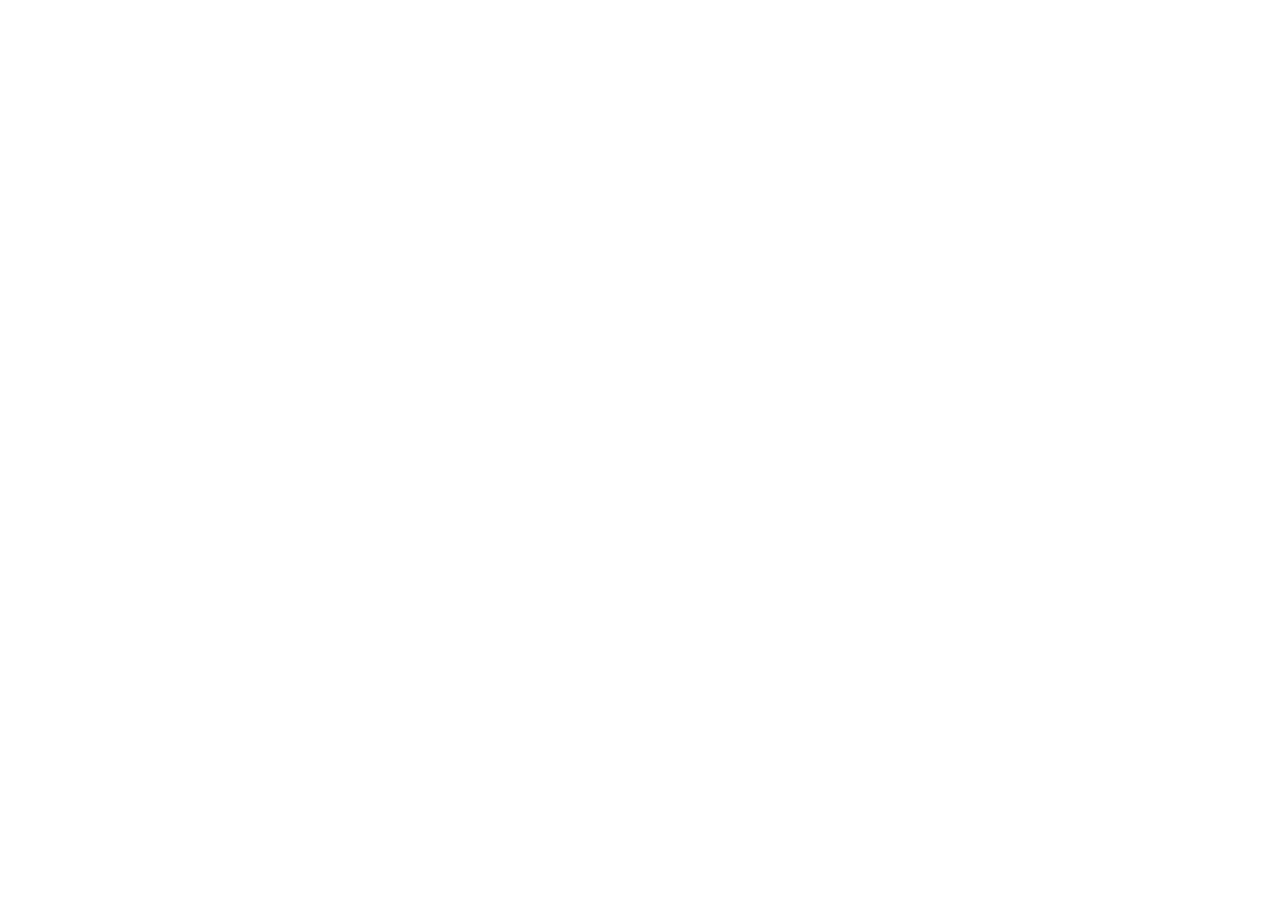
==== index.html @ 73116578 "Initial Commit" ====
<!DOCTYPE html>
<html lang="en">
<head>
    <meta charset="UTF-8">
    <meta name="viewport" content="width=device-width, initial-scale=1.0">
    <title>MealMate</title>
</head>
<body>
    
</body>
</html>
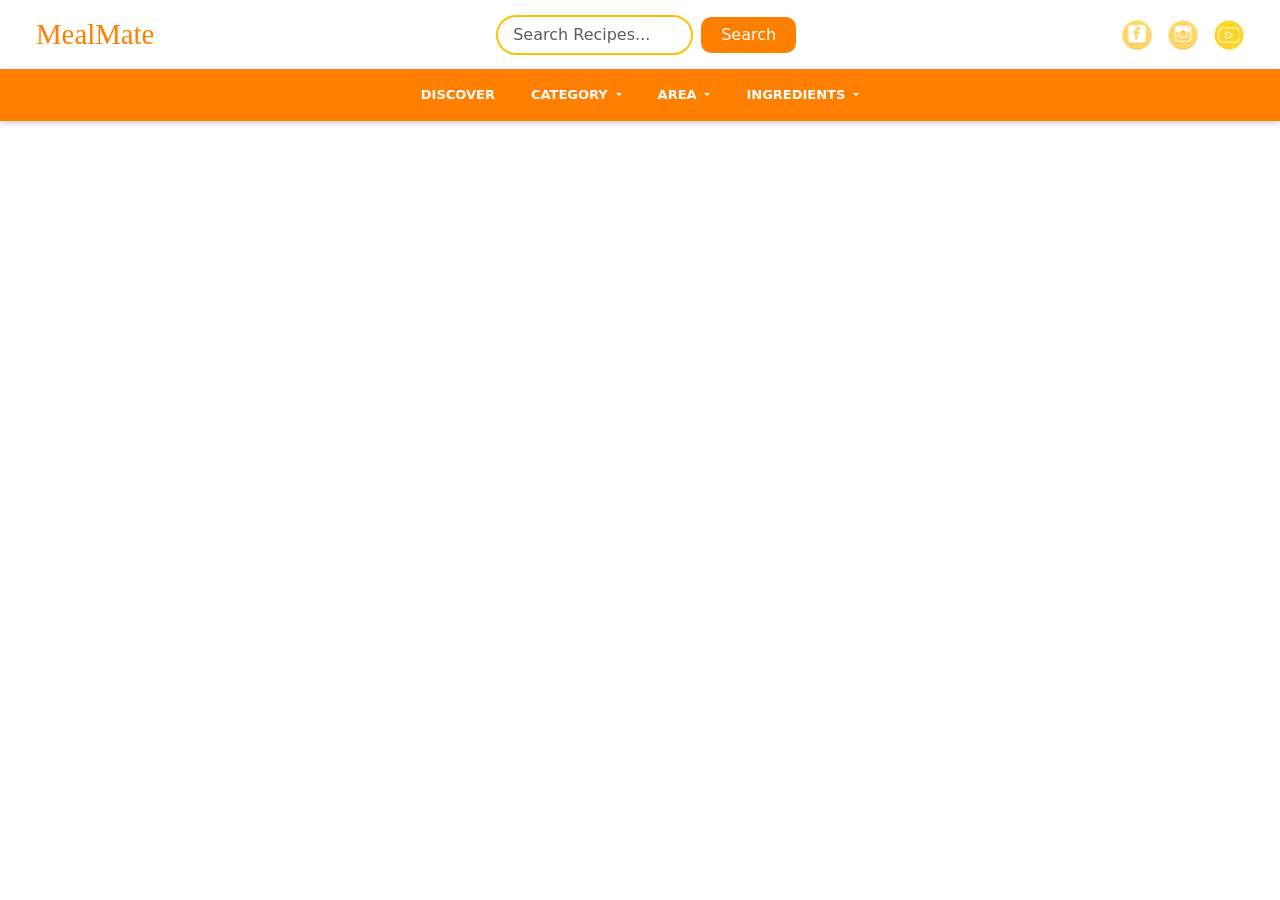
==== commit 1a99b798: "Add Nav bar" ====
--- a/index.html
+++ b/index.html
@@ -1,11 +1,127 @@
 <!DOCTYPE html>
 <html lang="en">
+
 <head>
     <meta charset="UTF-8">
     <meta name="viewport" content="width=device-width, initial-scale=1.0">
     <title>MealMate</title>
+    <link href="https://cdn.jsdelivr.net/npm/bootstrap@5.3.3/dist/css/bootstrap.min.css" rel="stylesheet"
+        integrity="sha384-QWTKZyjpPEjISv5WaRU9OFeRpok6YctnYmDr5pNlyT2bRjXh0JMhjY6hW+ALEwIH" crossorigin="anonymous">
+    <link rel="stylesheet" href="assets/css/style.css">
 </head>
+
 <body>
-    
+    <header>
+        <!-- Main Navbar -->
+        <nav class="navbar navbar-light bg-white px-4">
+            <div class="container-fluid d-flex flex-column flex-lg-row align-items-center justify-content-between">
+                <!-- Brand Text -->
+                <a class="navbar-brand mb-2 mb-lg-0" href="#">MealMate</a>
+
+                <!-- Search Form -->
+                <form class="d-flex align-items-center mb-2 mb-lg-0" style="max-width: 300px; width: 100%;">
+                    <input class="form-control me-2 search-input" type="search" placeholder="Search Recipes..."
+                        aria-label="Search">
+                    <button class="btn btn-outline-success btn-search" type="submit">Search</button>
+                </form>
+
+                <!-- Social Icons -->
+                <div class="d-flex align-items-center social-icon">
+                    <a href="#" class="me-3"><img src="assets/images/facebook.png" alt="Facebook"></a>
+                    <a href="#" class="me-3"><img src="assets/images/instagram.png" alt="Instagram"></a>
+                    <a href="#"><img src="assets/images/youtube.png" alt="YouTube"></a>
+                </div>
+            </div>
+        </nav>
+
+        <!-- Sub Navbar -->
+        <nav class="navbar navbar-expand-lg navbar-dark sub-navbar">
+            <div class="container-fluid ">
+                <button class="navbar-toggler" type="button" data-bs-toggle="collapse" data-bs-target="#subNavbar"
+                    aria-controls="subNavbar" aria-expanded="false" aria-label="Toggle navigation">
+                    <span class="navbar-toggler-icon"></span>
+                </button>
+
+                <div class="collapse navbar-collapse justify-content-center" id="subNavbar">
+                    <ul class="navbar-nav flex-column flex-lg-row">
+                        <li class="nav-item">
+                            <a class="nav-link" href="#">Discover</a>
+                        </li>
+
+                        <li class="nav-item dropdown">
+                            <a class="nav-link dropdown-toggle" href="#" id="categoryDropdown" role="button"
+                                data-bs-toggle="dropdown" aria-expanded="false">
+                                Category
+                            </a>
+                            <ul class="dropdown-menu" aria-labelledby="categoryDropdown">
+                                <li><a class="dropdown-item" href="#">Seafood</a></li>
+                                <li><a class="dropdown-item" href="#">Chicken</a></li>
+                                <li><a class="dropdown-item" href="#">Vegetarian</a></li>
+                            </ul>
+                        </li>
+
+                        <li class="nav-item dropdown">
+                            <a class="nav-link dropdown-toggle" href="#" id="areaDropdown" role="button"
+                                data-bs-toggle="dropdown" aria-expanded="false">
+                                Area
+                            </a>
+                            <ul class="dropdown-menu" aria-labelledby="areaDropdown">
+                                <li><a class="dropdown-item" href="#">Italian</a></li>
+                                <li><a class="dropdown-item" href="#">Indian</a></li>
+                                <li><a class="dropdown-item" href="#">Mexican</a></li>
+                            </ul>
+                        </li>
+
+                        <li class="nav-item dropdown">
+                            <a class="nav-link dropdown-toggle" href="#" id="ingredientsDropdown" role="button"
+                                data-bs-toggle="dropdown" aria-expanded="false">
+                                Ingredients
+                            </a>
+                            <ul class="dropdown-menu" aria-labelledby="ingredientsDropdown">
+                                <li><a class="dropdown-item" href="#">Rice</a></li>
+                                <li><a class="dropdown-item" href="#">Beef</a></li>
+                                <li><a class="dropdown-item" href="#">Cheese</a></li>
+                            </ul>
+                        </li>
+                    </ul>
+                </div>
+            </div>
+        </nav>
+
+    </header>
+
+    <main>
+        <!-- Latest Recipes -->
+        <section>
+
+        </section>
+
+        <!-- Most Popular -->
+        <section>
+
+        </section>
+
+        <!-- Discover Recipes -->
+        <section>
+
+        </section>
+
+        <!-- Taste the world -->
+        <section>
+
+        </section>
+
+    </main>
+
+    <footer>
+
+    </footer>
+
+    <script src="https://cdn.jsdelivr.net/npm/bootstrap@5.3.3/dist/js/bootstrap.bundle.min.js"
+        integrity="sha384-YvpcrYf0tY3lHB60NNkmXc5s9fDVZLESaAA55NDzOxhy9GkcIdslK1eN7N6jIeHz"
+        crossorigin="anonymous"></script>
+
+    <script src="assets/js/app.js"></script>
 </body>
+
 </html>
--- a/assets/css/style.css
+++ b/assets/css/style.css
@@ -0,0 +1,50 @@
+.navbar-brand {
+      font-family: 'Brush Script MT', cursive;
+      font-size: 1.8rem;
+      color: #ff7f00;
+    }
+
+    .search-input {
+      border: 2px solid #ffc107;
+      border-radius: 50px;
+      padding-left: 15px;
+    }
+    .search-input:focus {
+      outline: none;
+      box-shadow: 0 0 5px rgba(255, 127, 0, 0.6);
+    }
+
+    .btn-search {
+      background-color: #ff7f00;
+      color: white;
+      border-radius: 10px;
+      border: none;
+      padding: 0.375rem 1.25rem;
+    }
+    .btn-search:hover {
+      background-color: #e67300;
+      color: white;
+    }
+
+    .sub-navbar {
+      --bs-bg-opacity: 1;
+      background-color: #ff7f00;
+      box-shadow: 0px 2px 6px rgba(0, 0, 0, 0.2);
+    }
+    .sub-navbar .nav-link {
+      color: white !important;
+      font-size: small;
+      font-weight: 600;
+      text-transform: uppercase;
+      margin: 0 10px;
+      
+    }
+    .sub-navbar .nav-link:hover {
+      text-decoration: none;
+    }
+    .social-icon img{
+        height: 30px;
+        
+    }
+
+
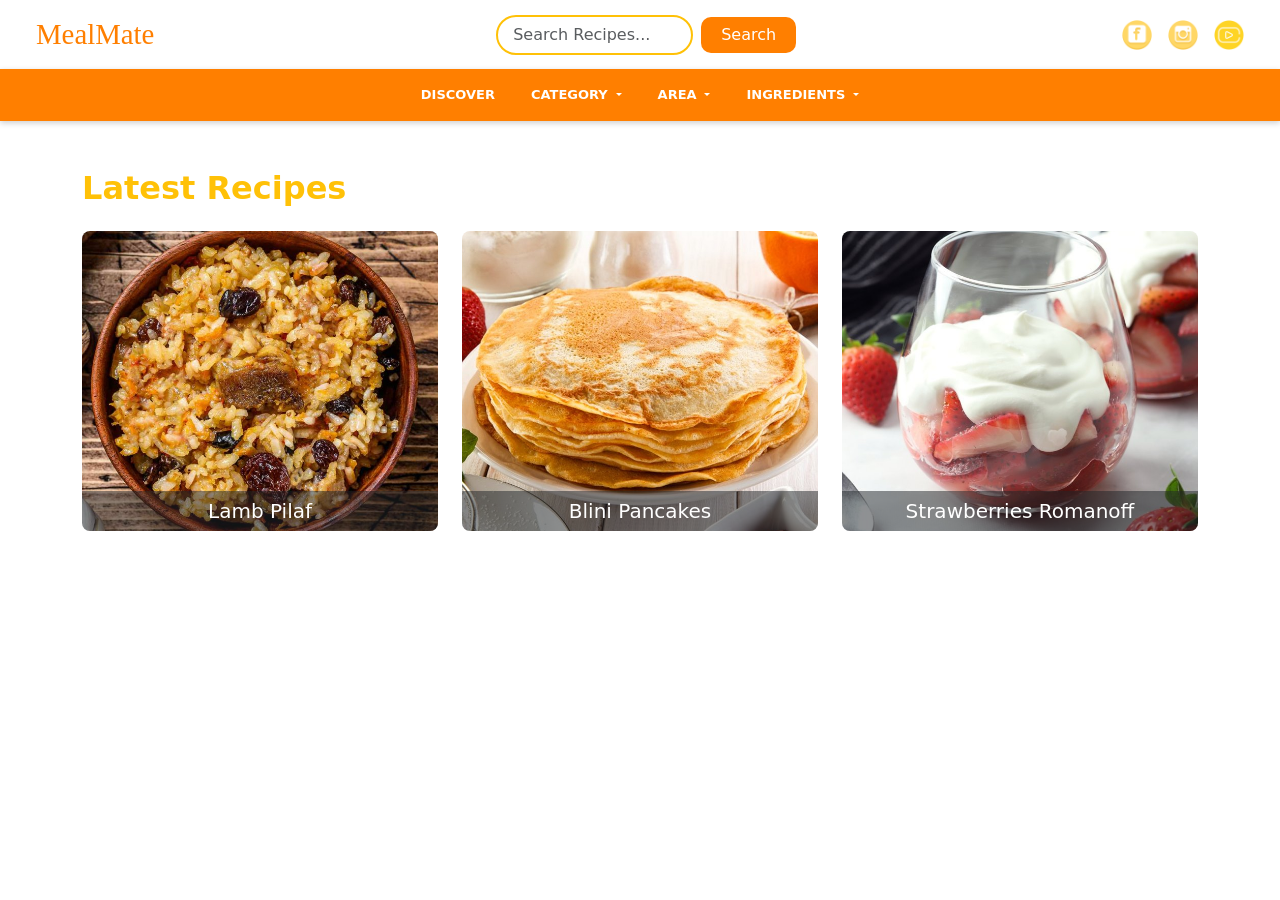
==== commit 2a098f17: "Add Latest Recipes Cards" ====
--- a/index.html
+++ b/index.html
@@ -27,9 +27,9 @@
 
                 <!-- Social Icons -->
                 <div class="d-flex align-items-center social-icon">
-                    <a href="#" class="me-3"><img src="assets/images/facebook.png" alt="Facebook"></a>
-                    <a href="#" class="me-3"><img src="assets/images/instagram.png" alt="Instagram"></a>
-                    <a href="#"><img src="assets/images/youtube.png" alt="YouTube"></a>
+                    <a href="#" class="me-3"><img src="assets/images/Social_Icons/facebook.png" alt="Facebook"></a>
+                    <a href="#" class="me-3"><img src="assets/images/Social_Icons/instagram.png" alt="Instagram"></a>
+                    <a href="#"><img src="assets/images/Social_Icons/youtube.png" alt="YouTube"></a>
                 </div>
             </div>
         </nav>
@@ -92,8 +92,51 @@
 
     <main>
         <!-- Latest Recipes -->
-        <section>
 
+        <section class="py-5 bg-white">
+            <!-- Section Title -->
+            <div class="container">
+                <h2 class="text-warning fw-bold mb-4">Latest Recipes</h2>
+                
+                <div class="row g-4">
+                    <!-- Card 1 -->
+                    <div class="col-md-4">
+                        <div class="card text-white recipe-card border-0">
+                            <img src="assets/images/Latest_Recipes/rice.jpg" class="card-img" alt="Lamb Pilaf">
+                            <div class="card-img-overlay d-flex align-items-end p-0">
+                                <div class="w-100 text-center bg-dark bg-opacity-50 py-2">
+                                    <h5 class="mb-0">Lamb Pilaf</h5>
+                                </div>
+                            </div>
+                        </div>
+                    </div>
+
+                    <!-- Card 2 -->
+                    <div class="col-md-4">
+                        <div class="card text-white recipe-card border-0">
+                            <img src="assets/images/Latest_Recipes/pan.jpg" class="card-img" alt="Blini Pancakes">
+                            <div class="card-img-overlay d-flex align-items-end p-0">
+                                <div class="w-100 text-center bg-dark bg-opacity-50 py-2">
+                                    <h5 class="mb-0">Blini Pancakes</h5>
+                                </div>
+                            </div>
+                        </div>
+                    </div>
+
+                    <!-- Card 3 -->
+                    <div class="col-md-4">
+                        <div class="card text-white recipe-card border-0">
+                            <img src="assets/images/Latest_Recipes/strawberry.jpg" class="card-img"
+                                alt="Strawberries Romanoff">
+                            <div class="card-img-overlay d-flex align-items-end p-0">
+                                <div class="w-100 text-center bg-dark bg-opacity-50 py-2">
+                                    <h5 class="mb-0">Strawberries Romanoff</h5>
+                                </div>
+                            </div>
+                        </div>
+                    </div>
+                </div>
+            </div>
         </section>
 
         <!-- Most Popular -->
--- a/assets/css/style.css
+++ b/assets/css/style.css
@@ -1,50 +1,64 @@
 .navbar-brand {
-      font-family: 'Brush Script MT', cursive;
-      font-size: 1.8rem;
-      color: #ff7f00;
-    }
+    font-family: 'Brush Script MT', cursive;
+    font-size: 1.8rem;
+    color: #ff7f00;
+}
 
-    .search-input {
-      border: 2px solid #ffc107;
-      border-radius: 50px;
-      padding-left: 15px;
-    }
-    .search-input:focus {
-      outline: none;
-      box-shadow: 0 0 5px rgba(255, 127, 0, 0.6);
-    }
+.search-input {
+    border: 2px solid #ffc107;
+    border-radius: 50px;
+    padding-left: 15px;
+}
 
-    .btn-search {
-      background-color: #ff7f00;
-      color: white;
-      border-radius: 10px;
-      border: none;
-      padding: 0.375rem 1.25rem;
-    }
-    .btn-search:hover {
-      background-color: #e67300;
-      color: white;
-    }
+.search-input:focus {
+    outline: none;
+    box-shadow: 0 0 5px rgba(255, 127, 0, 0.6);
+}
 
-    .sub-navbar {
-      --bs-bg-opacity: 1;
-      background-color: #ff7f00;
-      box-shadow: 0px 2px 6px rgba(0, 0, 0, 0.2);
-    }
-    .sub-navbar .nav-link {
-      color: white !important;
-      font-size: small;
-      font-weight: 600;
-      text-transform: uppercase;
-      margin: 0 10px;
-      
-    }
-    .sub-navbar .nav-link:hover {
-      text-decoration: none;
-    }
-    .social-icon img{
-        height: 30px;
-        
-    }
+.btn-search {
+    background-color: #ff7f00;
+    color: white;
+    border-radius: 10px;
+    border: none;
+    padding: 0.375rem 1.25rem;
+}
 
+.btn-search:hover {
+    background-color: #e67300;
+    color: white;
+}
 
+.sub-navbar {
+    --bs-bg-opacity: 1;
+    background-color: #ff7f00;
+    box-shadow: 0px 2px 6px rgba(0, 0, 0, 0.2);
+}
+
+.sub-navbar .nav-link {
+    color: white !important;
+    font-size: small;
+    font-weight: 600;
+    text-transform: uppercase;
+    margin: 0 10px;
+
+}
+
+.sub-navbar .nav-link:hover {
+    text-decoration: none;
+}
+
+.social-icon img {
+    height: 30px;
+
+}
+
+.recipe-card {
+    height: 300px;
+    overflow: hidden;
+    border-radius: 8px;
+}
+
+.recipe-card .card-img {
+    height: 100%;
+    object-fit: cover;
+}
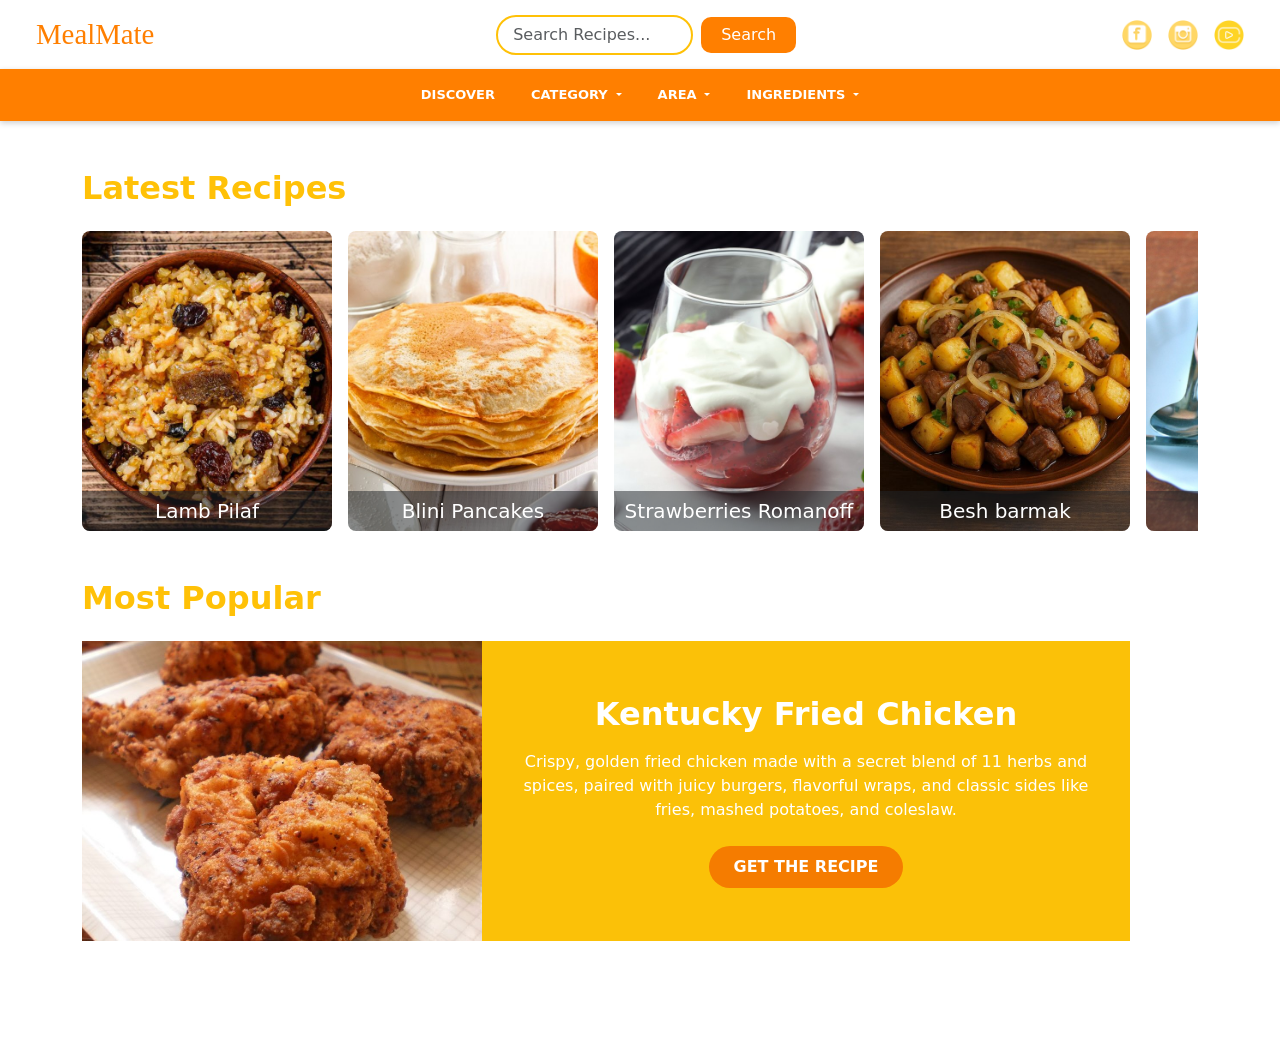
==== commit 92443e95: "Enhance Latest rec and add Most Popular rec" ====
--- a/index.html
+++ b/index.html
@@ -93,45 +93,58 @@
     <main>
         <!-- Latest Recipes -->
 
-        <section class="py-5 bg-white">
-            <!-- Section Title -->
+        <section class="py-5 bg-white lRecipe">
             <div class="container">
                 <h2 class="text-warning fw-bold mb-4">Latest Recipes</h2>
-                
-                <div class="row g-4">
+                <div class="d-flex overflow-auto flex-nowrap gap-3">
+
                     <!-- Card 1 -->
-                    <div class="col-md-4">
-                        <div class="card text-white recipe-card border-0">
-                            <img src="assets/images/Latest_Recipes/rice.jpg" class="card-img" alt="Lamb Pilaf">
-                            <div class="card-img-overlay d-flex align-items-end p-0">
-                                <div class="w-100 text-center bg-dark bg-opacity-50 py-2">
-                                    <h5 class="mb-0">Lamb Pilaf</h5>
-                                </div>
+                    <div class="card text-white recipe-card border-0" style="min-width: 250px;">
+                        <img src="assets/images/Latest_Recipes/rice.jpg" class="card-img" alt="Lamb Pilaf">
+                        <div class="card-img-overlay d-flex align-items-end p-0">
+                            <div class="w-100 text-center bg-dark bg-opacity-50 py-2">
+                                <h5 class="mb-0">Lamb Pilaf</h5>
                             </div>
                         </div>
                     </div>
 
                     <!-- Card 2 -->
-                    <div class="col-md-4">
-                        <div class="card text-white recipe-card border-0">
-                            <img src="assets/images/Latest_Recipes/pan.jpg" class="card-img" alt="Blini Pancakes">
-                            <div class="card-img-overlay d-flex align-items-end p-0">
-                                <div class="w-100 text-center bg-dark bg-opacity-50 py-2">
-                                    <h5 class="mb-0">Blini Pancakes</h5>
-                                </div>
+                    <div class="card text-white recipe-card border-0" style="min-width: 250px;">
+                        <img src="assets/images/Latest_Recipes/pan.jpg" class="card-img" alt="Blini Pancakes">
+                        <div class="card-img-overlay d-flex align-items-end p-0">
+                            <div class="w-100 text-center bg-dark bg-opacity-50 py-2">
+                                <h5 class="mb-0">Blini Pancakes</h5>
                             </div>
                         </div>
                     </div>
 
                     <!-- Card 3 -->
-                    <div class="col-md-4">
-                        <div class="card text-white recipe-card border-0">
-                            <img src="assets/images/Latest_Recipes/strawberry.jpg" class="card-img"
-                                alt="Strawberries Romanoff">
-                            <div class="card-img-overlay d-flex align-items-end p-0">
-                                <div class="w-100 text-center bg-dark bg-opacity-50 py-2">
-                                    <h5 class="mb-0">Strawberries Romanoff</h5>
-                                </div>
+                    <div class="card text-white recipe-card border-0" style="min-width: 250px;">
+                        <img src="assets/images/Latest_Recipes/strawberry.jpg" class="card-img"
+                            alt="Strawberries Romanoff">
+                        <div class="card-img-overlay d-flex align-items-end p-0">
+                            <div class="w-100 text-center bg-dark bg-opacity-50 py-2">
+                                <h5 class="mb-0">Strawberries Romanoff</h5>
+                            </div>
+                        </div>
+                    </div>
+
+                    <!-- Card 4 -->
+                    <div class="card text-white recipe-card border-0" style="min-width: 250px;">
+                        <img src="assets/images/Latest_Recipes/besh.jpg" class="card-img" alt="Besh barmak">
+                        <div class="card-img-overlay d-flex align-items-end p-0">
+                            <div class="w-100 text-center bg-dark bg-opacity-50 py-2">
+                                <h5 class="mb-0">Besh barmak</h5>
+                            </div>
+                        </div>
+                    </div>
+
+                    <!-- Card 5 -->
+                    <div class="card text-white recipe-card border-0" style="min-width: 250px;">
+                        <img src="assets/images/Latest_Recipes/migas.jpg" class="card-img" alt="Migas">
+                        <div class="card-img-overlay d-flex align-items-end p-0">
+                            <div class="w-100 text-center bg-dark bg-opacity-50 py-2">
+                                <h5 class="mb-0">Migas</h5>
                             </div>
                         </div>
                     </div>
@@ -140,12 +153,40 @@
         </section>
 
         <!-- Most Popular -->
-        <section>
-
+        <section class="bg-white">
+            <div class="container">
+                <h2 class="text-warning fw-bold mb-4">Most Popular</h2>
+
+                <div class="popular-card d-flex flex-sm-column flex-md-row">
+
+                    <!-- Image Section -->
+                    <div class="popular-image">
+                        <img src="assets/images/kfc.jpg" alt="Fried Chicken">
+                    </div>
+
+                    <!-- Text Section -->
+                    <div
+                        class="popular-content text-white text-center d-flex flex-column justify-content-center align-items-center px-4">
+                        <div class="w-100" style="max-width: 600px;">
+                            <h2 class="fw-bold mb-3">Kentucky Fried Chicken</h2>
+                            <p class="mb-4">
+                                Crispy, golden fried chicken made with a secret blend of 11 herbs and spices,
+                                paired with juicy burgers, flavorful wraps, and classic sides like fries,
+                                mashed potatoes, and coleslaw.
+                            </p>
+                            <a href="#" class="btn text-white fw-bold rounded-pill px-4 py-2"
+                                style="background-color: #f57c00;">
+                                GET THE RECIPE
+                            </a>
+                        </div>
+                    </div>
+
+                </div>
+            </div>
         </section>
 
         <!-- Discover Recipes -->
-        <section>
+        <section class="py-5 bg-white">
 
         </section>
 
--- a/assets/css/style.css
+++ b/assets/css/style.css
@@ -61,4 +61,70 @@
 .recipe-card .card-img {
     height: 100%;
     object-fit: cover;
+}
+
+.bg-orange {
+    background-color: #f4a000;
+}
+
+.text-shadow {
+    text-shadow: 1px 1px 2px rgba(0, 0, 0, 0.4);
+}
+
+.object-fit-cover {
+    object-fit: cover;
+    height: 100%;
+}
+
+.custom-btn-orange {
+    background-color: #f57c00;
+    border: none;
+    transition: background-color 0.3s ease;
+}
+
+.custom-btn-orange:hover {
+    background-color: #e86b00;
+}
+
+/* MOST POPULAR SECTION*/
+.popular-card {
+    height: 300px;
+}
+
+/* Image Block */
+.popular-image {
+    width: 100%;
+    max-width: 400px;
+    height: 100%;
+    flex-shrink: 0;
+}
+
+.popular-image img {
+    height: 100%;
+    width: 100%;
+    object-fit: cover;
+    display: block;
+}
+
+/* Content Block */
+.popular-content {
+    background-color: #fbc108;
+    height: 100%;
+}
+
+/* Responsive Tweaks */
+@media (max-width: 768px) {
+    .popular-card {
+        flex-direction: column;
+        height: auto;
+    }
+
+    .popular-image {
+        max-width: 100%;
+        height: 250px;
+    }
+
+    .popular-content {
+        padding: 2rem 1.5rem;
+    }
 }
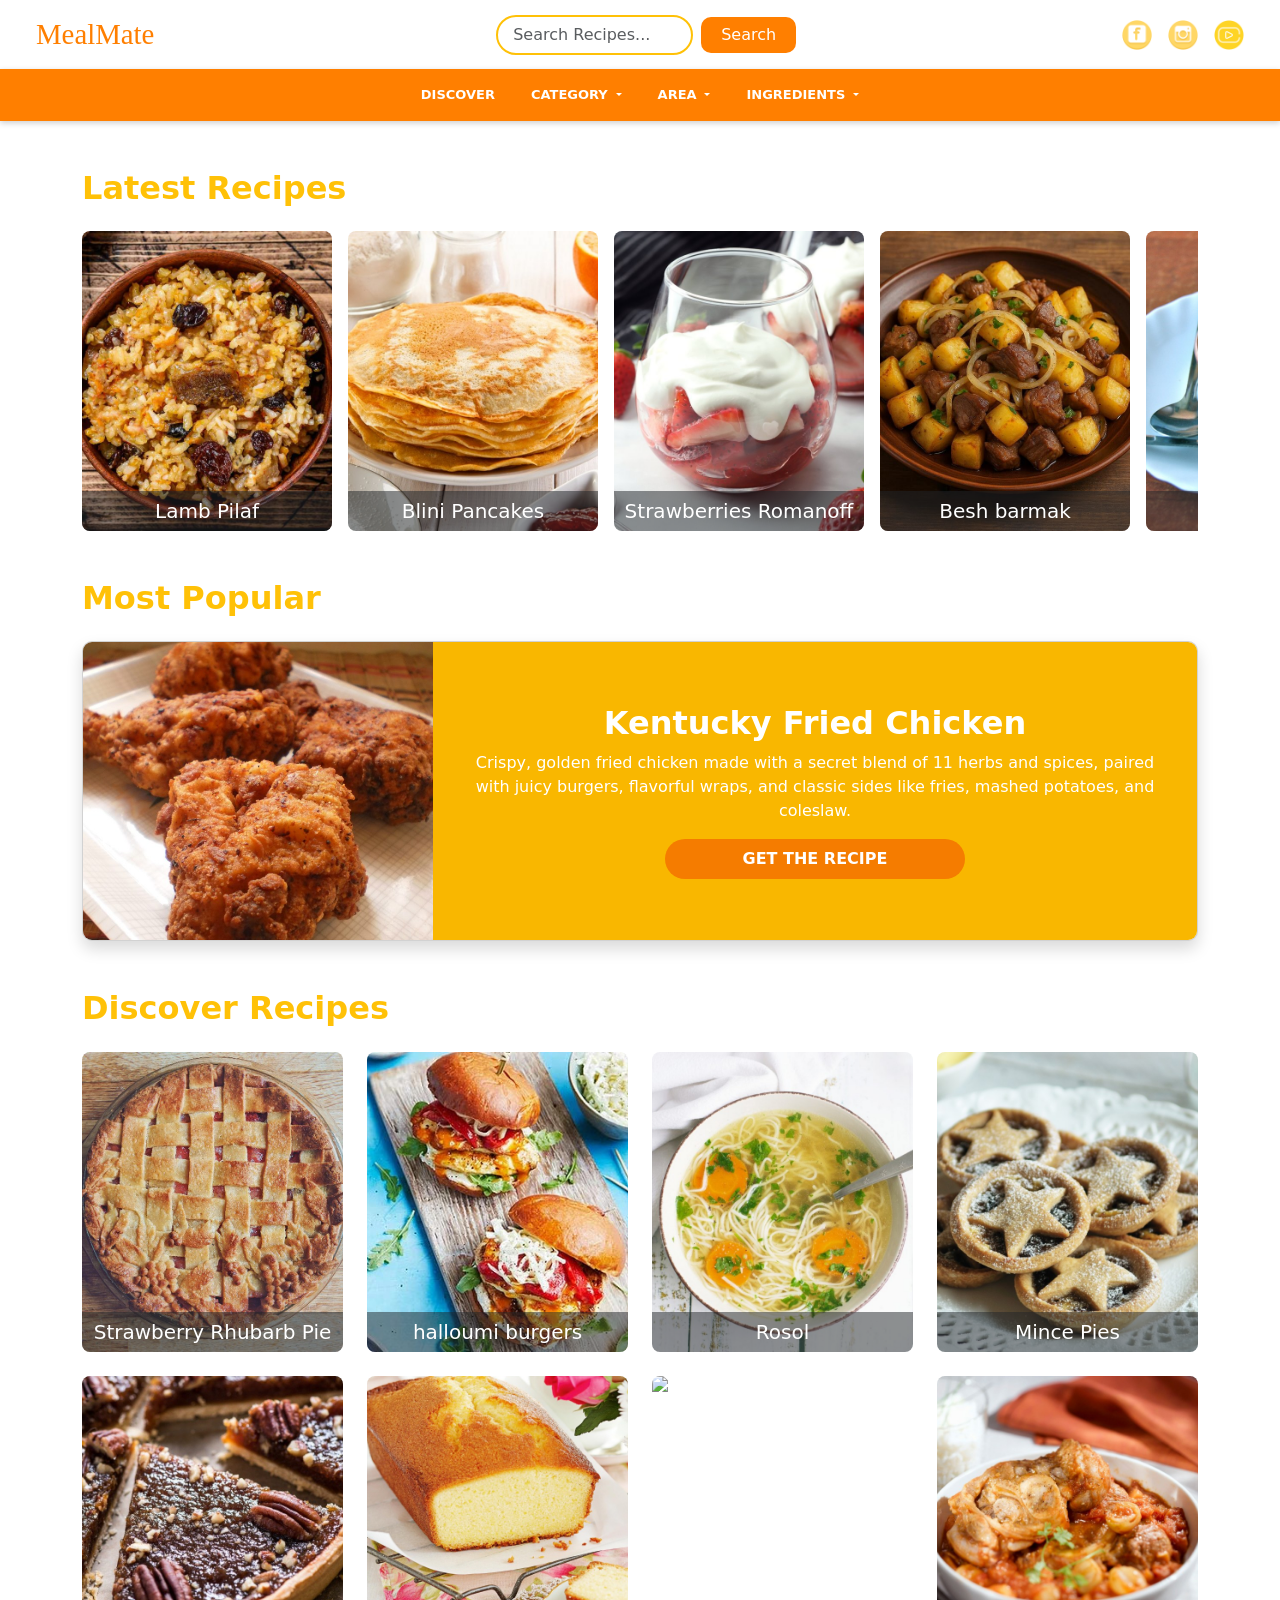
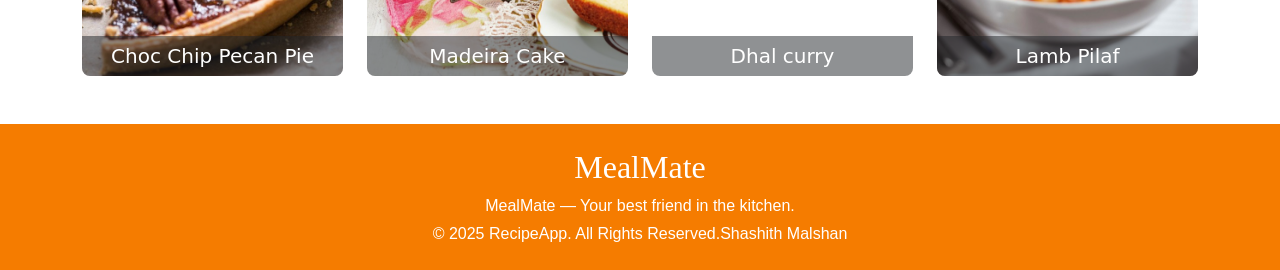
==== commit 86828391: "Index complete" ====
--- a/index.html
+++ b/index.html
@@ -153,52 +153,146 @@
         </section>
 
         <!-- Most Popular -->
-        <section class="bg-white">
+        <section class="most-popular">
             <div class="container">
                 <h2 class="text-warning fw-bold mb-4">Most Popular</h2>
 
-                <div class="popular-card d-flex flex-sm-column flex-md-row">
-
-                    <!-- Image Section -->
-                    <div class="popular-image">
-                        <img src="assets/images/kfc.jpg" alt="Fried Chicken">
-                    </div>
-
-                    <!-- Text Section -->
-                    <div
-                        class="popular-content text-white text-center d-flex flex-column justify-content-center align-items-center px-4">
-                        <div class="w-100" style="max-width: 600px;">
-                            <h2 class="fw-bold mb-3">Kentucky Fried Chicken</h2>
-                            <p class="mb-4">
-                                Crispy, golden fried chicken made with a secret blend of 11 herbs and spices,
-                                paired with juicy burgers, flavorful wraps, and classic sides like fries,
-                                mashed potatoes, and coleslaw.
-                            </p>
-                            <a href="#" class="btn text-white fw-bold rounded-pill px-4 py-2"
-                                style="background-color: #f57c00;">
-                                GET THE RECIPE
-                            </a>
-                        </div>
-                    </div>
-
+                <div class="card popular-card shadow overflow-hidden">
+                    <!-- Image -->
+                    <div class="popular-img">
+                        <img src="assets/images/kfc.jpg" alt="Fried Chicken" />
+                    </div>
+
+                    <!-- Text Content -->
+                    <div class="popular-text text-white text-center">
+                        <h2 class="fw-bold">Kentucky Fried Chicken</h2>
+                        <p>
+                            Crispy, golden fried chicken made with a secret blend of 11 herbs and spices,
+                            paired with juicy burgers, flavorful wraps, and classic sides like fries, mashed potatoes,
+                            and coleslaw.
+                        </p>
+                        <a href="#" class="btn btn-orange rounded-pill px-4 py-2 fw-bold get-btn align-self-center">
+                            GET THE RECIPE
+                        </a>
+                    </div>
                 </div>
             </div>
         </section>
 
         <!-- Discover Recipes -->
         <section class="py-5 bg-white">
-
+            <div class="container">
+                <h2 class="text-warning fw-bold mb-4">Discover Recipes</h2>
+
+                <div class="row g-4">
+
+                    <!-- Card 1 -->
+                    <div class="col-12 col-md-3">
+                        <div class="card text-white recipe-card border-0">
+                            <img src="assets/images/Discover/178z5o1585514569.jpg" class="card-img" alt="Strawberry Rhubarb Pie">
+                            <div class="card-img-overlay d-flex align-items-end p-0">
+                                <div class="w-100 text-center bg-dark bg-opacity-50 py-2">
+                                    <h5 class="mb-0">Strawberry Rhubarb Pie</h5>
+                                </div>
+                            </div>
+                        </div>
+                    </div>
+
+                    <!-- Card 2 -->
+                    <div class="col-12 col-md-3">
+                        <div class="card text-white recipe-card border-0">
+                            <img src="assets/images/Discover/bun.jpg" class="card-img" alt="halloumi burgers">
+                            <div class="card-img-overlay d-flex align-items-end p-0">
+                                <div class="w-100 text-center bg-dark bg-opacity-50 py-2">
+                                    <h5 class="mb-0">halloumi burgers</h5>
+                                </div>
+                            </div>
+                        </div>
+                    </div>
+
+                    <!-- Card 3 -->
+                    <div class="col-12 col-md-3">
+                        <div class="card text-white recipe-card border-0">
+                            <img src="assets/images/Discover/lx1kkj1593349302.jpg" class="card-img" alt="Rosol">
+                            <div class="card-img-overlay d-flex align-items-end p-0">
+                                <div class="w-100 text-center bg-dark bg-opacity-50 py-2">
+                                    <h5 class="mb-0">Rosol</h5>
+                                </div>
+                            </div>
+                        </div>
+                    </div>
+
+                    <!-- Card 4 -->
+                    <div class="col-12 col-md-3">
+                        <div class="card text-white recipe-card border-0">
+                            <img src="assets/images/Discover/qe8pf51576795532.jpg" class="card-img" alt="Mince Pies">
+                            <div class="card-img-overlay d-flex align-items-end p-0">
+                                <div class="w-100 text-center bg-dark bg-opacity-50 py-2">
+                                    <h5 class="mb-0">Mince Pies</h5>
+                                </div>
+                            </div>
+                        </div>
+                    </div>
+
+                    <!-- Card 5 -->
+                    <div class="col-12 col-md-3">
+                        <div class="card text-white recipe-card border-0">
+                            <img src="assets/images/Discover/rqvwxt1511384809.jpg" class="card-img" alt="Choc Chip Pecan Pie">
+                            <div class="card-img-overlay d-flex align-items-end p-0">
+                                <div class="w-100 text-center bg-dark bg-opacity-50 py-2">
+                                    <h5 class="mb-0">Choc Chip Pecan Pie</h5>
+                                </div>
+                            </div>
+                        </div>
+                    </div>
+
+                    <!-- Card 6 -->
+                    <div class="col-12 col-md-3">
+                        <div class="card text-white recipe-card border-0">
+                            <img src="assets/images/Discover/urtqut1511723591.jpg" class="card-img" alt="Madeira Cake">
+                            <div class="card-img-overlay d-flex align-items-end p-0">
+                                <div class="w-100 text-center bg-dark bg-opacity-50 py-2">
+                                    <h5 class="mb-0">Madeira Cake</h5>
+                                </div>
+                            </div>
+                        </div>
+                    </div>
+
+                    <!-- Card 7 -->
+                    <div class="col-12 col-md-3">
+                        <div class="card text-white recipe-card border-0">
+                            <img src="assets/images/Discover/wuxrtu1483564410.jpg" class="card-img" alt="Dhal curry">
+                            <div class="card-img-overlay d-flex align-items-end p-0">
+                                <div class="w-100 text-center bg-dark bg-opacity-50 py-2">
+                                    <h5 class="mb-0">Dhal curry</h5>
+                                </div>
+                            </div>
+                        </div>
+                    </div>
+
+                    <!-- Card 8 -->
+                    <div class="col-12 col-md-3">
+                        <div class="card text-white recipe-card border-0">
+                            <img src="assets/images/Discover/wwuqvt1487345467.jpg" class="card-img" alt="Lamb Pilaf">
+                            <div class="card-img-overlay d-flex align-items-end p-0">
+                                <div class="w-100 text-center bg-dark bg-opacity-50 py-2">
+                                    <h5 class="mb-0">Lamb Pilaf</h5>
+                                </div>
+                            </div>
+                        </div>
+                    </div>
+                </div>
+            </div>
         </section>
 
-        <!-- Taste the world -->
-        <section>
-
-        </section>
-
     </main>
 
-    <footer>
-
+    <footer class="footer text-white text-center py-4">
+        <div class="container">
+            <h3 class="footer-brand mb-2">MealMate</h3>
+            <p class="mb-1">MealMate — Your best friend in the kitchen.</p>
+            <p class="mb-0">© 2025 RecipeApp. All Rights Reserved.Shashith Malshan</p>
+        </div>
     </footer>
 
     <script src="https://cdn.jsdelivr.net/npm/bootstrap@5.3.3/dist/js/bootstrap.bundle.min.js"
--- a/assets/css/style.css
+++ b/assets/css/style.css
@@ -86,45 +86,72 @@
     background-color: #e86b00;
 }
 
-/* MOST POPULAR SECTION*/
 .popular-card {
+    display: flex;
+    flex-direction: row;
     height: 300px;
+    border-radius: 10px;
 }
 
-/* Image Block */
-.popular-image {
-    width: 100%;
+.popular-img {
+    flex: 1;
     max-width: 400px;
-    height: 100%;
-    flex-shrink: 0;
+    overflow: hidden;
 }
 
-.popular-image img {
+.popular-img img {
     height: 100%;
     width: 100%;
     object-fit: cover;
     display: block;
 }
 
-/* Content Block */
-.popular-content {
-    background-color: #fbc108;
-    height: 100%;
+.popular-text {
+    flex: 2;
+    background-color: #f9b700;
+    padding: 2rem;
+    display: flex;
+    flex-direction: column;
+    justify-content: center;
 }
 
-/* Responsive Tweaks */
+.btn-orange {
+    background-color: #f57c00;
+    color: white;
+    border: none;
+}
+
+.btn-orange:hover {
+    background-color: #e56c00;
+}
+
+/* 🔁 Mobile Responsiveness */
 @media (max-width: 768px) {
     .popular-card {
         flex-direction: column;
         height: auto;
     }
 
-    .popular-image {
+    .popular-img {
         max-width: 100%;
-        height: 250px;
+        height: 200px;
     }
 
-    .popular-content {
-        padding: 2rem 1.5rem;
+    .popular-img img {
+        height: 100%;
     }
+}
+.get-btn{
+    width: 300px;
+}
+
+.footer {
+    background-color: #f57c00;
+    /* Orange background */
+    font-family: 'Segoe UI', sans-serif;
+}
+
+.footer-brand {
+    font-family: 'Brush Script MT', cursive;
+    font-size: 2rem;
 }
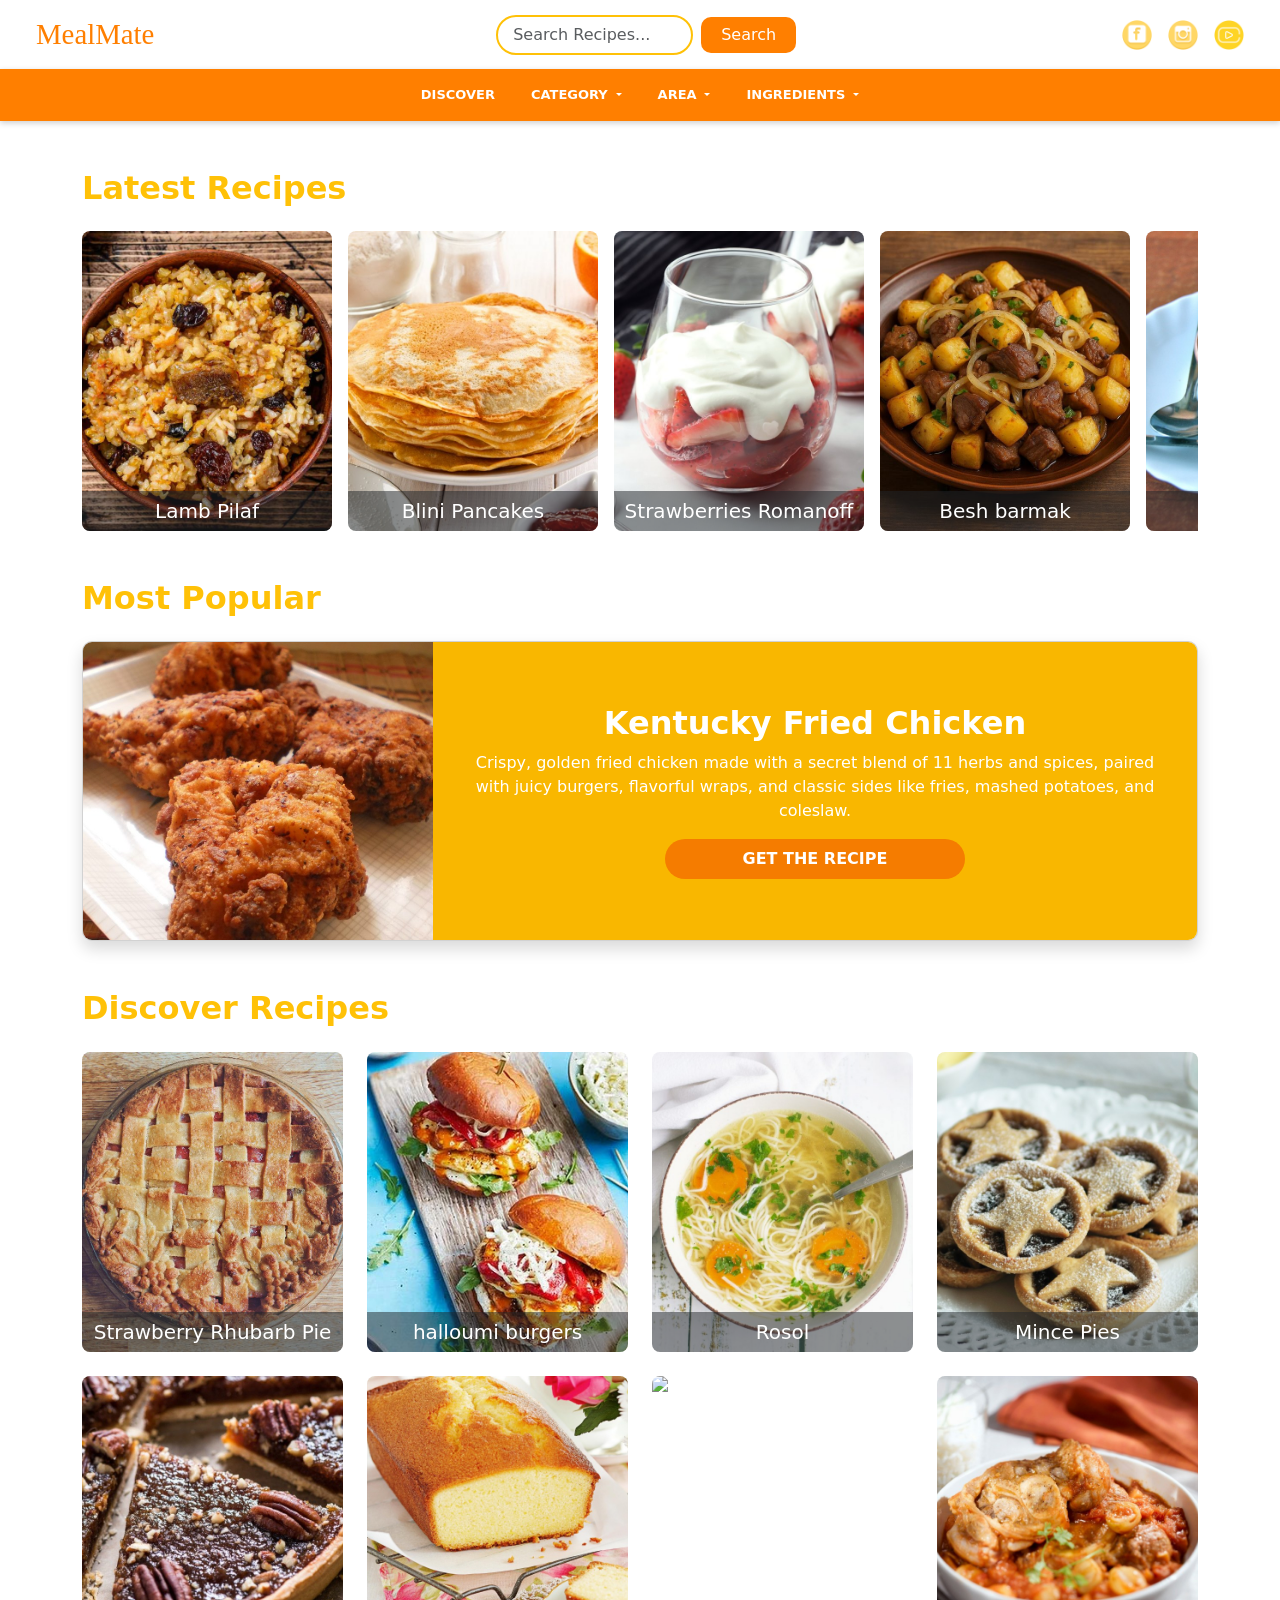
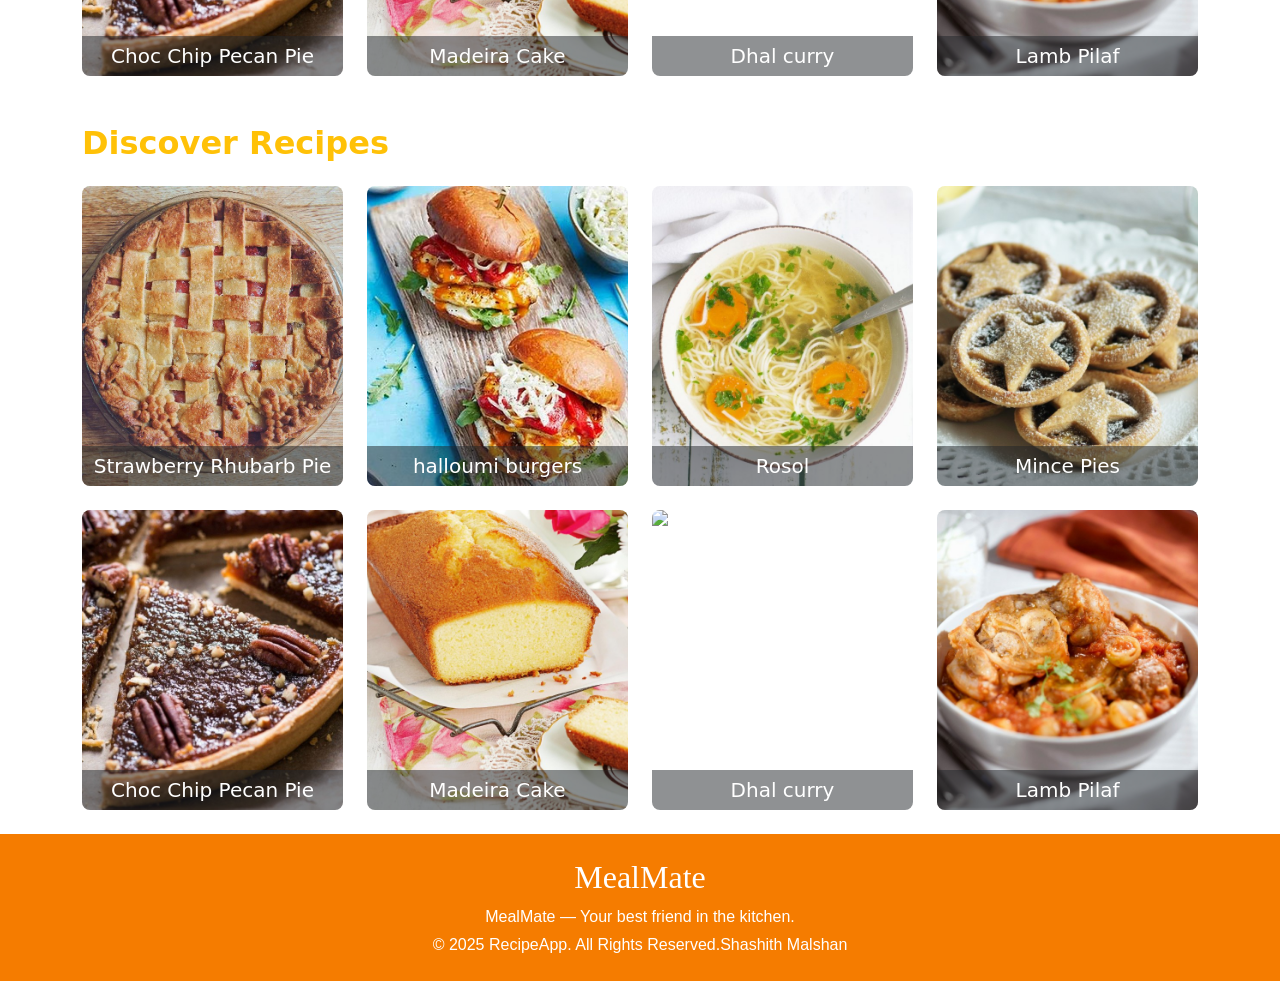
==== commit 7ae5b92b: "Remove meals" ====
--- a/index.html
+++ b/index.html
@@ -285,9 +285,117 @@
             </div>
         </section>
 
+        <!-- Meals -->
+        <section class="bg-white">
+            <div class="container">
+                <h2 class="text-warning fw-bold mb-4">Discover Recipes</h2>
+
+                <div class="row g-4">
+
+                    <!-- Card 1 -->
+                    <div class="col-12 col-md-3">
+                        <div class="card text-white recipe-card border-0">
+                            <img src="assets/images/Discover/178z5o1585514569.jpg" class="card-img"
+                                alt="Strawberry Rhubarb Pie">
+                            <div class="card-img-overlay d-flex align-items-end p-0">
+                                <div class="w-100 text-center bg-dark bg-opacity-50 py-2">
+                                    <h5 class="mb-0">Strawberry Rhubarb Pie</h5>
+                                </div>
+                            </div>
+                        </div>
+                    </div>
+
+                    <!-- Card 2 -->
+                    <div class="col-12 col-md-3">
+                        <div class="card text-white recipe-card border-0">
+                            <img src="assets/images/Discover/bun.jpg" class="card-img" alt="halloumi burgers">
+                            <div class="card-img-overlay d-flex align-items-end p-0">
+                                <div class="w-100 text-center bg-dark bg-opacity-50 py-2">
+                                    <h5 class="mb-0">halloumi burgers</h5>
+                                </div>
+                            </div>
+                        </div>
+                    </div>
+
+                    <!-- Card 3 -->
+                    <div class="col-12 col-md-3">
+                        <div class="card text-white recipe-card border-0">
+                            <img src="assets/images/Discover/lx1kkj1593349302.jpg" class="card-img" alt="Rosol">
+                            <div class="card-img-overlay d-flex align-items-end p-0">
+                                <div class="w-100 text-center bg-dark bg-opacity-50 py-2">
+                                    <h5 class="mb-0">Rosol</h5>
+                                </div>
+                            </div>
+                        </div>
+                    </div>
+
+                    <!-- Card 4 -->
+                    <div class="col-12 col-md-3">
+                        <div class="card text-white recipe-card border-0">
+                            <img src="assets/images/Discover/qe8pf51576795532.jpg" class="card-img" alt="Mince Pies">
+                            <div class="card-img-overlay d-flex align-items-end p-0">
+                                <div class="w-100 text-center bg-dark bg-opacity-50 py-2">
+                                    <h5 class="mb-0">Mince Pies</h5>
+                                </div>
+                            </div>
+                        </div>
+                    </div>
+
+                    <!-- Card 5 -->
+                    <div class="col-12 col-md-3">
+                        <div class="card text-white recipe-card border-0">
+                            <img src="assets/images/Discover/rqvwxt1511384809.jpg" class="card-img"
+                                alt="Choc Chip Pecan Pie">
+                            <div class="card-img-overlay d-flex align-items-end p-0">
+                                <div class="w-100 text-center bg-dark bg-opacity-50 py-2">
+                                    <h5 class="mb-0">Choc Chip Pecan Pie</h5>
+                                </div>
+                            </div>
+                        </div>
+                    </div>
+
+                    <!-- Card 6 -->
+                    <div class="col-12 col-md-3">
+                        <div class="card text-white recipe-card border-0">
+                            <img src="assets/images/Discover/urtqut1511723591.jpg" class="card-img" alt="Madeira Cake">
+                            <div class="card-img-overlay d-flex align-items-end p-0">
+                                <div class="w-100 text-center bg-dark bg-opacity-50 py-2">
+                                    <h5 class="mb-0">Madeira Cake</h5>
+                                </div>
+                            </div>
+                        </div>
+                    </div>
+
+                    <!-- Card 7 -->
+                    <div class="col-12 col-md-3">
+                        <div class="card text-white recipe-card border-0">
+                            <img src="assets/images/Discover/wuxrtu1483564410.jpg" class="card-img" alt="Dhal curry">
+                            <div class="card-img-overlay d-flex align-items-end p-0">
+                                <div class="w-100 text-center bg-dark bg-opacity-50 py-2">
+                                    <h5 class="mb-0">Dhal curry</h5>
+                                </div>
+                            </div>
+                        </div>
+                    </div>
+
+                    <!-- Card 8 -->
+                    <div class="col-12 col-md-3">
+                        <div class="card text-white recipe-card border-0">
+                            <img src="assets/images/Discover/wwuqvt1487345467.jpg" class="card-img" alt="Lamb Pilaf">
+                            <div class="card-img-overlay d-flex align-items-end p-0">
+                                <div class="w-100 text-center bg-dark bg-opacity-50 py-2">
+                                    <h5 class="mb-0">Lamb Pilaf</h5>
+                                </div>
+                            </div>
+                        </div>
+                    </div>
+                </div>
+            </div>
+        </section>
+
     </main>
 
-    <footer class="footer text-white text-center py-4">
+    <footer class="footer text-white text-center py-4 mt-4">
         <div class="container">
             <h3 class="footer-brand mb-2">MealMate</h3>
             <p class="mb-1">MealMate — Your best friend in the kitchen.</p>
--- a/assets/css/style.css
+++ b/assets/css/style.css
@@ -125,7 +125,6 @@
     background-color: #e56c00;
 }
 
-/* 🔁 Mobile Responsiveness */
 @media (max-width: 768px) {
     .popular-card {
         flex-direction: column;
@@ -141,13 +140,13 @@
         height: 100%;
     }
 }
-.get-btn{
+
+.get-btn {
     width: 300px;
 }
 
 .footer {
     background-color: #f57c00;
-    /* Orange background */
     font-family: 'Segoe UI', sans-serif;
 }
 
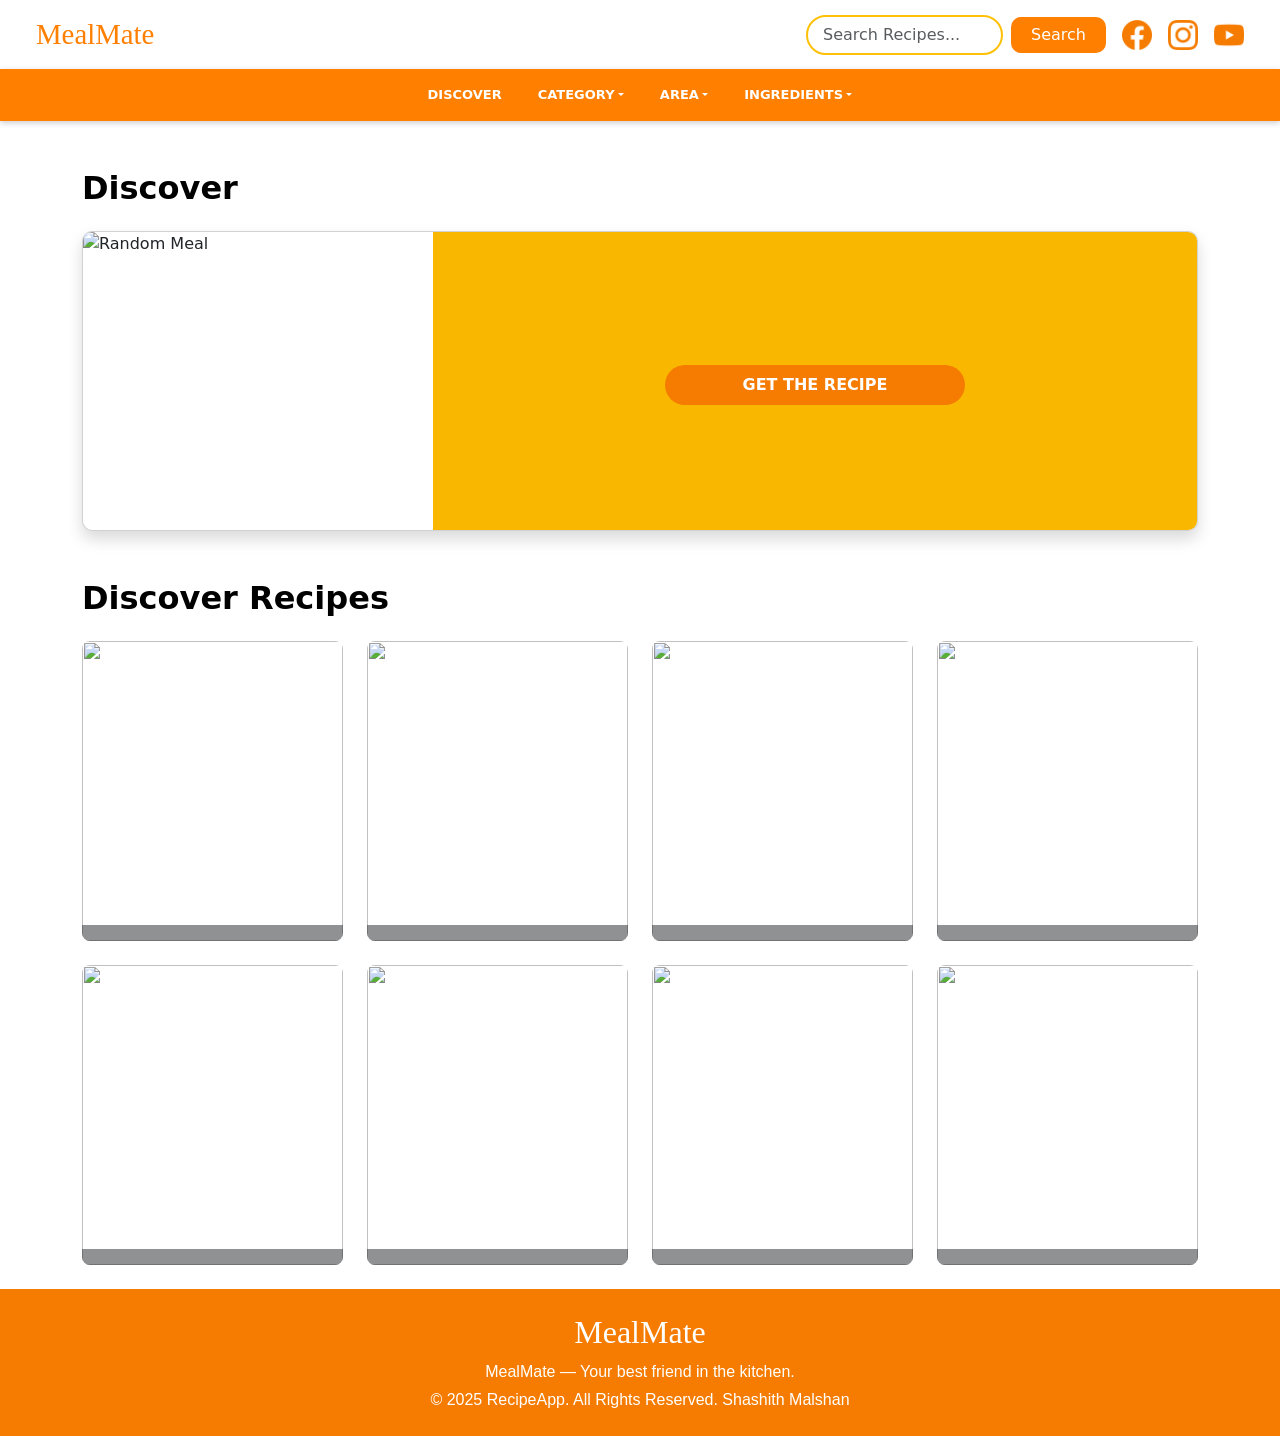
==== commit 562e7f09: "complete" ====
--- a/index.html
+++ b/index.html
@@ -8,6 +8,7 @@
     <link href="https://cdn.jsdelivr.net/npm/bootstrap@5.3.3/dist/css/bootstrap.min.css" rel="stylesheet"
         integrity="sha384-QWTKZyjpPEjISv5WaRU9OFeRpok6YctnYmDr5pNlyT2bRjXh0JMhjY6hW+ALEwIH" crossorigin="anonymous">
     <link rel="stylesheet" href="assets/css/style.css">
+    <link href="https://unpkg.com/aos@2.3.1/dist/aos.css" rel="stylesheet">
 </head>
 
 <body>
@@ -15,28 +16,23 @@
         <!-- Main Navbar -->
         <nav class="navbar navbar-light bg-white px-4">
             <div class="container-fluid d-flex flex-column flex-lg-row align-items-center justify-content-between">
-                <!-- Brand Text -->
                 <a class="navbar-brand mb-2 mb-lg-0" href="#">MealMate</a>
-
-                <!-- Search Form -->
-                <form class="d-flex align-items-center mb-2 mb-lg-0" style="max-width: 300px; width: 100%;">
-                    <input class="form-control me-2 search-input" type="search" placeholder="Search Recipes..."
-                        aria-label="Search">
-                    <button class="btn btn-outline-success btn-search" type="submit">Search</button>
-                </form>
-
-                <!-- Social Icons -->
                 <div class="d-flex align-items-center social-icon">
+                    <form class="d-flex align-items-center mb-2 mb-lg-0 me-3" style="max-width: 300px; width: 100%;">
+                        <input id="searchInput" class="form-control me-2 search-input" type="search"
+                            placeholder="Search Recipes..." aria-label="Search">
+                        <button id="searchBtn" class="btn btn-outline-success btn-search" type="submit">Search</button>
+                    </form>
                     <a href="#" class="me-3"><img src="assets/images/Social_Icons/facebook.png" alt="Facebook"></a>
                     <a href="#" class="me-3"><img src="assets/images/Social_Icons/instagram.png" alt="Instagram"></a>
-                    <a href="#"><img src="assets/images/Social_Icons/youtube.png" alt="YouTube"></a>
+                    <a href="#"><img src="assets/images/Social_Icons/youtube (2).png" alt="YouTube"></a>
                 </div>
             </div>
         </nav>
 
         <!-- Sub Navbar -->
         <nav class="navbar navbar-expand-lg navbar-dark sub-navbar">
-            <div class="container-fluid ">
+            <div class="container-fluid">
                 <button class="navbar-toggler" type="button" data-bs-toggle="collapse" data-bs-target="#subNavbar"
                     aria-controls="subNavbar" aria-expanded="false" aria-label="Toggle navigation">
                     <span class="navbar-toggler-icon"></span>
@@ -45,238 +41,131 @@
                 <div class="collapse navbar-collapse justify-content-center" id="subNavbar">
                     <ul class="navbar-nav flex-column flex-lg-row">
                         <li class="nav-item">
-                            <a class="nav-link" href="#">Discover</a>
+                            <a class="nav-link" href="#discover">Discover</a>
                         </li>
 
-                        <li class="nav-item dropdown">
-                            <a class="nav-link dropdown-toggle" href="#" id="categoryDropdown" role="button"
-                                data-bs-toggle="dropdown" aria-expanded="false">
-                                Category
-                            </a>
-                            <ul class="dropdown-menu" aria-labelledby="categoryDropdown">
-                                <li><a class="dropdown-item" href="#">Seafood</a></li>
-                                <li><a class="dropdown-item" href="#">Chicken</a></li>
-                                <li><a class="dropdown-item" href="#">Vegetarian</a></li>
-                            </ul>
+                        <li class="nav-item dropdown" id="categoryDropdown">
+                            <a class="nav-link dropdown-toggle" href="#" role="button" data-bs-toggle="dropdown"
+                                aria-expanded="false">Category</a>
+                            <ul class="dropdown-menu"></ul>
                         </li>
 
-                        <li class="nav-item dropdown">
-                            <a class="nav-link dropdown-toggle" href="#" id="areaDropdown" role="button"
-                                data-bs-toggle="dropdown" aria-expanded="false">
-                                Area
-                            </a>
-                            <ul class="dropdown-menu" aria-labelledby="areaDropdown">
-                                <li><a class="dropdown-item" href="#">Italian</a></li>
-                                <li><a class="dropdown-item" href="#">Indian</a></li>
-                                <li><a class="dropdown-item" href="#">Mexican</a></li>
-                            </ul>
+                        <li class="nav-item dropdown" id="areaDropdown">
+                            <a class="nav-link dropdown-toggle" href="#" role="button" data-bs-toggle="dropdown"
+                                aria-expanded="false">Area</a>
+                            <ul class="dropdown-menu"></ul>
                         </li>
 
-                        <li class="nav-item dropdown">
-                            <a class="nav-link dropdown-toggle" href="#" id="ingredientsDropdown" role="button"
-                                data-bs-toggle="dropdown" aria-expanded="false">
-                                Ingredients
-                            </a>
-                            <ul class="dropdown-menu" aria-labelledby="ingredientsDropdown">
-                                <li><a class="dropdown-item" href="#">Rice</a></li>
-                                <li><a class="dropdown-item" href="#">Beef</a></li>
-                                <li><a class="dropdown-item" href="#">Cheese</a></li>
-                            </ul>
+                        <li class="nav-item dropdown" id="ingredientsDropdown">
+                            <a class="nav-link dropdown-toggle" href="#" role="button" data-bs-toggle="dropdown"
+                                aria-expanded="false">Ingredients</a>
+                            <ul class="dropdown-menu"></ul>
                         </li>
                     </ul>
                 </div>
             </div>
         </nav>
-
     </header>
 
     <main>
-        <!-- Latest Recipes -->
-
-        <section class="py-5 bg-white lRecipe">
+        <!-- Discover Random Meal -->
+        <section id="discover" class="py-5 bg-white lRecipe">
             <div class="container">
-                <h2 class="text-warning fw-bold mb-4">Latest Recipes</h2>
-                <div class="d-flex overflow-auto flex-nowrap gap-3">
-
-                    <!-- Card 1 -->
-                    <div class="card text-white recipe-card border-0" style="min-width: 250px;">
-                        <img src="assets/images/Latest_Recipes/rice.jpg" class="card-img" alt="Lamb Pilaf">
-                        <div class="card-img-overlay d-flex align-items-end p-0">
-                            <div class="w-100 text-center bg-dark bg-opacity-50 py-2">
-                                <h5 class="mb-0">Lamb Pilaf</h5>
-                            </div>
-                        </div>
+                <h2 class="text-warning fw-bold mb-4 text-black">Discover</h2>
+                <div class="card popular-card shadow overflow-hidden">
+                    <div class="popular-img">
+                        <img src="" alt="Random Meal" />
                     </div>
-
-                    <!-- Card 2 -->
-                    <div class="card text-white recipe-card border-0" style="min-width: 250px;">
-                        <img src="assets/images/Latest_Recipes/pan.jpg" class="card-img" alt="Blini Pancakes">
-                        <div class="card-img-overlay d-flex align-items-end p-0">
-                            <div class="w-100 text-center bg-dark bg-opacity-50 py-2">
-                                <h5 class="mb-0">Blini Pancakes</h5>
-                            </div>
-                        </div>
-                    </div>
-
-                    <!-- Card 3 -->
-                    <div class="card text-white recipe-card border-0" style="min-width: 250px;">
-                        <img src="assets/images/Latest_Recipes/strawberry.jpg" class="card-img"
-                            alt="Strawberries Romanoff">
-                        <div class="card-img-overlay d-flex align-items-end p-0">
-                            <div class="w-100 text-center bg-dark bg-opacity-50 py-2">
-                                <h5 class="mb-0">Strawberries Romanoff</h5>
-                            </div>
-                        </div>
-                    </div>
-
-                    <!-- Card 4 -->
-                    <div class="card text-white recipe-card border-0" style="min-width: 250px;">
-                        <img src="assets/images/Latest_Recipes/besh.jpg" class="card-img" alt="Besh barmak">
-                        <div class="card-img-overlay d-flex align-items-end p-0">
-                            <div class="w-100 text-center bg-dark bg-opacity-50 py-2">
-                                <h5 class="mb-0">Besh barmak</h5>
-                            </div>
-                        </div>
-                    </div>
-
-                    <!-- Card 5 -->
-                    <div class="card text-white recipe-card border-0" style="min-width: 250px;">
-                        <img src="assets/images/Latest_Recipes/migas.jpg" class="card-img" alt="Migas">
-                        <div class="card-img-overlay d-flex align-items-end p-0">
-                            <div class="w-100 text-center bg-dark bg-opacity-50 py-2">
-                                <h5 class="mb-0">Migas</h5>
-                            </div>
-                        </div>
-                    </div>
-                </div>
-            </div>
-        </section>
-
-        <!-- Most Popular -->
-        <section class="most-popular">
-            <div class="container">
-                <h2 class="text-warning fw-bold mb-4">Most Popular</h2>
-
-                <div class="card popular-card shadow overflow-hidden">
-                    <!-- Image -->
-                    <div class="popular-img">
-                        <img src="assets/images/kfc.jpg" alt="Fried Chicken" />
-                    </div>
-
-                    <!-- Text Content -->
                     <div class="popular-text text-white text-center">
-                        <h2 class="fw-bold">Kentucky Fried Chicken</h2>
-                        <p>
-                            Crispy, golden fried chicken made with a secret blend of 11 herbs and spices,
-                            paired with juicy burgers, flavorful wraps, and classic sides like fries, mashed potatoes,
-                            and coleslaw.
-                        </p>
-                        <a href="#" class="btn btn-orange rounded-pill px-4 py-2 fw-bold get-btn align-self-center">
+                        <h2 class="fw-bold"></h2>
+                        <a href="#" class="btn btn-orange rounded-pill px-4 py-2 fw-bold get-btn align-self-center dy">
                             GET THE RECIPE
                         </a>
                     </div>
                 </div>
             </div>
         </section>
-
-        <!-- Discover Recipes -->
-        <section class="py-5 bg-white">
+        <!-- Discover Recipes-->
+        <section class=" bg-white discover-section">
             <div class="container">
-                <h2 class="text-warning fw-bold mb-4">Discover Recipes</h2>
-
+                <h2 class="text-warning fw-bold mb-4 text-black">Discover Recipes</h2>
                 <div class="row g-4">
-
-                    <!-- Card 1 -->
-                    <div class="col-12 col-md-3">
-                        <div class="card text-white recipe-card border-0">
-                            <img src="assets/images/Discover/178z5o1585514569.jpg" class="card-img" alt="Strawberry Rhubarb Pie">
+                    <div class="col-12 col-md-3 dy">
+                        <div class="card text-white recipe-card border-0" data-aos="zoom-in">
+                            <img class="card-img" src="" alt="">
                             <div class="card-img-overlay d-flex align-items-end p-0">
                                 <div class="w-100 text-center bg-dark bg-opacity-50 py-2">
-                                    <h5 class="mb-0">Strawberry Rhubarb Pie</h5>
+                                    <h5 class="mb-0"></h5>
                                 </div>
                             </div>
                         </div>
                     </div>
-
-                    <!-- Card 2 -->
-                    <div class="col-12 col-md-3">
-                        <div class="card text-white recipe-card border-0">
-                            <img src="assets/images/Discover/bun.jpg" class="card-img" alt="halloumi burgers">
+                    <div class="col-12 col-md-3 dy">
+                        <div class="card text-white recipe-card border-0" data-aos="zoom-in">
+                            <img class="card-img" src="" alt="">
                             <div class="card-img-overlay d-flex align-items-end p-0">
                                 <div class="w-100 text-center bg-dark bg-opacity-50 py-2">
-                                    <h5 class="mb-0">halloumi burgers</h5>
+                                    <h5 class="mb-0"></h5>
                                 </div>
                             </div>
                         </div>
                     </div>
-
-                    <!-- Card 3 -->
-                    <div class="col-12 col-md-3">
-                        <div class="card text-white recipe-card border-0">
-                            <img src="assets/images/Discover/lx1kkj1593349302.jpg" class="card-img" alt="Rosol">
+                    <div class="col-12 col-md-3 dy">
+                        <div class="card text-white recipe-card border-0" data-aos="zoom-in">
+                            <img class="card-img" src="" alt="">
                             <div class="card-img-overlay d-flex align-items-end p-0">
                                 <div class="w-100 text-center bg-dark bg-opacity-50 py-2">
-                                    <h5 class="mb-0">Rosol</h5>
+                                    <h5 class="mb-0"></h5>
                                 </div>
                             </div>
                         </div>
                     </div>
-
-                    <!-- Card 4 -->
-                    <div class="col-12 col-md-3">
-                        <div class="card text-white recipe-card border-0">
-                            <img src="assets/images/Discover/qe8pf51576795532.jpg" class="card-img" alt="Mince Pies">
+                    <div class="col-12 col-md-3 dy">
+                        <div class="card text-white recipe-card border-0" data-aos="zoom-in">
+                            <img class="card-img" src="" alt="">
                             <div class="card-img-overlay d-flex align-items-end p-0">
                                 <div class="w-100 text-center bg-dark bg-opacity-50 py-2">
-                                    <h5 class="mb-0">Mince Pies</h5>
+                                    <h5 class="mb-0"></h5>
                                 </div>
                             </div>
                         </div>
                     </div>
-
-                    <!-- Card 5 -->
-                    <div class="col-12 col-md-3">
-                        <div class="card text-white recipe-card border-0">
-                            <img src="assets/images/Discover/rqvwxt1511384809.jpg" class="card-img" alt="Choc Chip Pecan Pie">
+                    <div class="col-12 col-md-3 dy">
+                        <div class="card text-white recipe-card border-0" data-aos="zoom-in">
+                            <img class="card-img" src="" alt="">
                             <div class="card-img-overlay d-flex align-items-end p-0">
                                 <div class="w-100 text-center bg-dark bg-opacity-50 py-2">
-                                    <h5 class="mb-0">Choc Chip Pecan Pie</h5>
+                                    <h5 class="mb-0"></h5>
                                 </div>
                             </div>
                         </div>
                     </div>
-
-                    <!-- Card 6 -->
-                    <div class="col-12 col-md-3">
-                        <div class="card text-white recipe-card border-0">
-                            <img src="assets/images/Discover/urtqut1511723591.jpg" class="card-img" alt="Madeira Cake">
+                    <div class="col-12 col-md-3 dy">
+                        <div class="card text-white recipe-card border-0" data-aos="zoom-in">
+                            <img class="card-img" src="" alt="">
                             <div class="card-img-overlay d-flex align-items-end p-0">
                                 <div class="w-100 text-center bg-dark bg-opacity-50 py-2">
-                                    <h5 class="mb-0">Madeira Cake</h5>
+                                    <h5 class="mb-0"></h5>
                                 </div>
                             </div>
                         </div>
                     </div>
-
-                    <!-- Card 7 -->
-                    <div class="col-12 col-md-3">
-                        <div class="card text-white recipe-card border-0">
-                            <img src="assets/images/Discover/wuxrtu1483564410.jpg" class="card-img" alt="Dhal curry">
+                    <div class="col-12 col-md-3 dy">
+                        <div class="card text-white recipe-card border-0" data-aos="zoom-in">
+                            <img class="card-img" src="" alt="">
                             <div class="card-img-overlay d-flex align-items-end p-0">
                                 <div class="w-100 text-center bg-dark bg-opacity-50 py-2">
-                                    <h5 class="mb-0">Dhal curry</h5>
+                                    <h5 class="mb-0"></h5>
                                 </div>
                             </div>
                         </div>
                     </div>
-
-                    <!-- Card 8 -->
-                    <div class="col-12 col-md-3">
-                        <div class="card text-white recipe-card border-0">
-                            <img src="assets/images/Discover/wwuqvt1487345467.jpg" class="card-img" alt="Lamb Pilaf">
+                    <div class="col-12 col-md-3 dy">
+                        <div class="card text-white recipe-card border-0" data-aos="zoom-in">
+                            <img class="card-img" src="" alt="">
                             <div class="card-img-overlay d-flex align-items-end p-0">
                                 <div class="w-100 text-center bg-dark bg-opacity-50 py-2">
-                                    <h5 class="mb-0">Lamb Pilaf</h5>
+                                    <h5 class="mb-0"></h5>
                                 </div>
                             </div>
                         </div>
@@ -284,122 +173,13 @@
                 </div>
             </div>
         </section>
-
-        <!-- Meals -->
-        <section class="bg-white">
-            <div class="container">
-                <h2 class="text-warning fw-bold mb-4">Discover Recipes</h2>
-
-                <div class="row g-4">
-
-                    <!-- Card 1 -->
-                    <div class="col-12 col-md-3">
-                        <div class="card text-white recipe-card border-0">
-                            <img src="assets/images/Discover/178z5o1585514569.jpg" class="card-img"
-                                alt="Strawberry Rhubarb Pie">
-                            <div class="card-img-overlay d-flex align-items-end p-0">
-                                <div class="w-100 text-center bg-dark bg-opacity-50 py-2">
-                                    <h5 class="mb-0">Strawberry Rhubarb Pie</h5>
-                                </div>
-                            </div>
-                        </div>
-                    </div>
-
-                    <!-- Card 2 -->
-                    <div class="col-12 col-md-3">
-                        <div class="card text-white recipe-card border-0">
-                            <img src="assets/images/Discover/bun.jpg" class="card-img" alt="halloumi burgers">
-                            <div class="card-img-overlay d-flex align-items-end p-0">
-                                <div class="w-100 text-center bg-dark bg-opacity-50 py-2">
-                                    <h5 class="mb-0">halloumi burgers</h5>
-                                </div>
-                            </div>
-                        </div>
-                    </div>
-
-                    <!-- Card 3 -->
-                    <div class="col-12 col-md-3">
-                        <div class="card text-white recipe-card border-0">
-                            <img src="assets/images/Discover/lx1kkj1593349302.jpg" class="card-img" alt="Rosol">
-                            <div class="card-img-overlay d-flex align-items-end p-0">
-                                <div class="w-100 text-center bg-dark bg-opacity-50 py-2">
-                                    <h5 class="mb-0">Rosol</h5>
-                                </div>
-                            </div>
-                        </div>
-                    </div>
-
-                    <!-- Card 4 -->
-                    <div class="col-12 col-md-3">
-                        <div class="card text-white recipe-card border-0">
-                            <img src="assets/images/Discover/qe8pf51576795532.jpg" class="card-img" alt="Mince Pies">
-                            <div class="card-img-overlay d-flex align-items-end p-0">
-                                <div class="w-100 text-center bg-dark bg-opacity-50 py-2">
-                                    <h5 class="mb-0">Mince Pies</h5>
-                                </div>
-                            </div>
-                        </div>
-                    </div>
-
-                    <!-- Card 5 -->
-                    <div class="col-12 col-md-3">
-                        <div class="card text-white recipe-card border-0">
-                            <img src="assets/images/Discover/rqvwxt1511384809.jpg" class="card-img"
-                                alt="Choc Chip Pecan Pie">
-                            <div class="card-img-overlay d-flex align-items-end p-0">
-                                <div class="w-100 text-center bg-dark bg-opacity-50 py-2">
-                                    <h5 class="mb-0">Choc Chip Pecan Pie</h5>
-                                </div>
-                            </div>
-                        </div>
-                    </div>
-
-                    <!-- Card 6 -->
-                    <div class="col-12 col-md-3">
-                        <div class="card text-white recipe-card border-0">
-                            <img src="assets/images/Discover/urtqut1511723591.jpg" class="card-img" alt="Madeira Cake">
-                            <div class="card-img-overlay d-flex align-items-end p-0">
-                                <div class="w-100 text-center bg-dark bg-opacity-50 py-2">
-                                    <h5 class="mb-0">Madeira Cake</h5>
-                                </div>
-                            </div>
-                        </div>
-                    </div>
-
-                    <!-- Card 7 -->
-                    <div class="col-12 col-md-3">
-                        <div class="card text-white recipe-card border-0">
-                            <img src="assets/images/Discover/wuxrtu1483564410.jpg" class="card-img" alt="Dhal curry">
-                            <div class="card-img-overlay d-flex align-items-end p-0">
-                                <div class="w-100 text-center bg-dark bg-opacity-50 py-2">
-                                    <h5 class="mb-0">Dhal curry</h5>
-                                </div>
-                            </div>
-                        </div>
-                    </div>
-
-                    <!-- Card 8 -->
-                    <div class="col-12 col-md-3">
-                        <div class="card text-white recipe-card border-0">
-                            <img src="assets/images/Discover/wwuqvt1487345467.jpg" class="card-img" alt="Lamb Pilaf">
-                            <div class="card-img-overlay d-flex align-items-end p-0">
-                                <div class="w-100 text-center bg-dark bg-opacity-50 py-2">
-                                    <h5 class="mb-0">Lamb Pilaf</h5>
-                                </div>
-                            </div>
-                        </div>
-                    </div>
-                </div>
-            </div>
-        </section>
-
     </main>
-
+    
     <footer class="footer text-white text-center py-4 mt-4">
         <div class="container">
             <h3 class="footer-brand mb-2">MealMate</h3>
             <p class="mb-1">MealMate — Your best friend in the kitchen.</p>
-            <p class="mb-0">© 2025 RecipeApp. All Rights Reserved.Shashith Malshan</p>
+            <p class="mb-0">© 2025 RecipeApp. All Rights Reserved. Shashith Malshan</p>
         </div>
     </footer>
 
@@ -408,6 +188,9 @@
         crossorigin="anonymous"></script>
 
     <script src="assets/js/app.js"></script>
+
+    <script src="https://unpkg.com/aos@2.3.1/dist/aos.js"></script>
+    <script src="assets/js/ani.js"></script>
 </body>
 
 </html>
--- a/assets/css/style.css
+++ b/assets/css/style.css
@@ -153,4 +153,12 @@
 .footer-brand {
     font-family: 'Brush Script MT', cursive;
     font-size: 2rem;
-}+}
+
+.dy{
+    transition: transform 0.25s ease;
+}
+.dy:hover{
+    transform: scale(1.05);
+}
+
